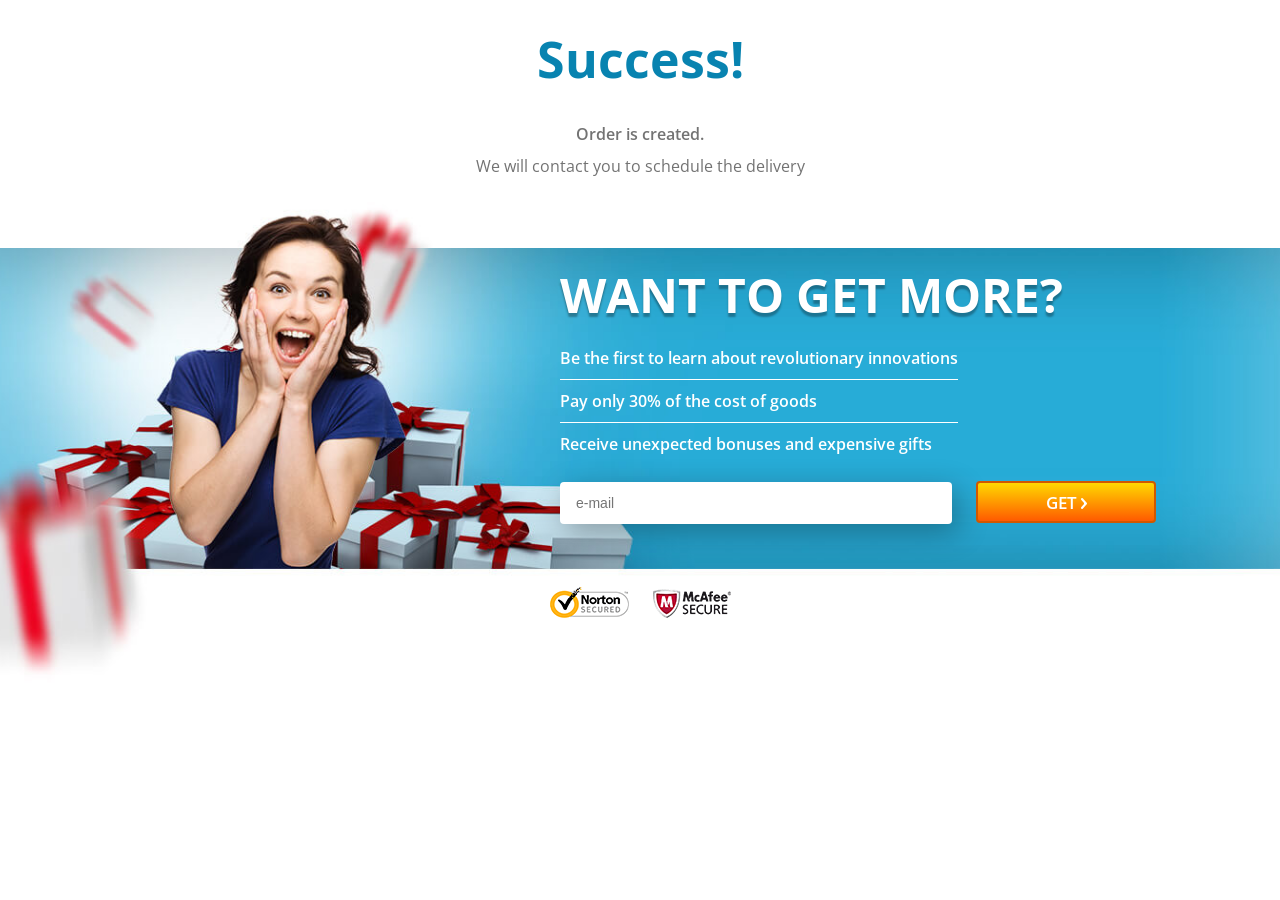
==== success.html @ 1422707d "Initial commit" ====
<!DOCTYPE html>
<html lang="en">
<head>
    <meta http-equiv="Content-Type" content="text/html;charset=UTF-8">
    <meta http-equiv="X-UA-Compatible" content="IE=edge">
    <meta name="viewport" content="width=device-width, initial-scale=1, maximum-scale=1.0">
    <title>Success!</title>
    <link href="https://fonts.googleapis.com/css?family=Open+Sans:400,600,700&amp;subset=greek,vietnamese" rel="stylesheet">
    <style>*{margin:0;padding:0;border:0;outline:0}body{overflow:hidden}.container{width:1140px;padding:75px 10px 0;margin:0 auto;box-sizing:border-box}:focus{outline:0}header{text-align:center}header h2{color:#0883b0;font-family:'Open Sans',sans-serif;font-weight:700;font-size:50px;margin:25px 0 30px}header p{color:#737373;font-size:16px;margin-bottom:10px}header .order{font-family:'Open Sans',sans-serif;font-weight:600;}header .feedback{font-family:'Open Sans',sans-serif;}.content{height:519px;background-image:url([data-uri]);background-size:auto 519px;background-repeat:no-repeat;background-position:center top;color:#fff}.content .content__data{max-width:640px;min-height:290px;margin-left:auto}.content .content__title{font-size:48px;text-transform:uppercase;text-shadow:0 4px 2px rgba(0,0,0,.3);margin-bottom:10px;font-family:'Open Sans',sans-serif;font-weight:700;}.content .content__list{padding-left:0;list-style:none;display:inline-block}.content .content__list li{padding:10px 0;font-size:16px;font-family:'Open Sans',sans-serif;font-weight:600;}.content .content__list li:not(:last-child){border-bottom:1px solid #fff}.content form{padding:15px 0 25px}.content form input{height:40px;border-radius:4px;outline:0;color:#818181;font-size:14px;padding:0 15px;max-width:360px;width:100%;border:1px solid transparent;transition:box-shadow .3s,color .3s,border .3s;margin-right:20px;box-shadow:6px 8px 30px rgba(0,0,0,.3)}.content form input[data-error]{box-shadow:6px 8px 30px rgba(255,0,0,.7);border-color:red;color:red}.content form input[data-success]{box-shadow:0 0 15px #42ccff;border-color:#42ccff}.button{display:inline-block;text-align:center;border:2px solid #d05800;-webkit-border-radius:4px;border-radius:4px;width:180px;height:42px;background-color:#ffd800;background-image:-webkit-gradient(linear,left top,left bottom,from(#ffd800),to(#ff5a00));background-image:-webkit-linear-gradient(#ffd800,#ff5a00);background-image:-o-linear-gradient(#ffd800,#ff5a00);background-image:linear-gradient(#ffd800,#ff5a00);position:relative;top:1px;text-transform:uppercase;color:#fff;font-family:'Open Sans',sans-serif;font-weight:600;font-size:17px;cursor:pointer}.button__ico-animete{background:url([data-uri]) no-repeat -180px 0;display:inline-block;width:2px;height:3px;padding-top:4px;-webkit-transition:width .5s;-o-transition:width .5s;transition:width .5s;margin-left:3px}.button__ico{display:inline-block;width:6px;height:11px;background:url([data-uri]) no-repeat 0 0;margin-left:-5px}.button_small{width:138px;font-size:14px;padding:8px 0;line-height:17px}@media only screen and (min-width: 992px){.button:hover{background:#ff4800}.button:hover .button__ico-animete{width:15px;background:url([data-uri]) no-repeat -180px 0;-webkit-transition:width .5s;-o-transition:width .5s;transition:width .5s}.e-list{display:none}}.content form .submit-btn .arrow{position:relative;top:1px;margin-left:10px}.content .footer-content{margin-top:35px;text-align:center;width:100%}.content .footer-content img{margin:0 10px}@keyframes showModal{from{background-color:transparent}to{background-color:rgba(255,255,255,.8)}}@keyframes showModalContent{0%{opacity:.1;transform:translate(-50%,-50%) scale(0)}80%{transform:translate(-50%,-50%) scale(1.1)}100%{opacity:1;transform:translate(-50%,-50%) scale(1);visibility:visible}}.modal{position:absolute;top:0;left:0;z-index:100;width:100%;background-color:rgba(255,255,255,.8);animation:showModal .5s}.modal.hidden{display:none}.modal .modal__content{position:fixed;visibility:hidden;top:35%;left:50%;max-width:320px;width:100%;font-family:'Open Sans',sans-serif;z-index:101;padding:40px 30px 50px;background-color:#fff;border-radius:6px;box-shadow:0 4px 30px rgba(0,0,0,.3);transform:translate(-50%,-50%) scale(1);text-align:center;animation:showModalContent .4s ease .5s;animation-fill-mode:forwards;box-sizing:border-box}.modal .modal__content h2{font-size:47px;color:#0883b0;margin-bottom:50px}.modal .modal__content p,.modal .modal__content output{font-size:16px;line-height:30px}.modal .modal__content output{color:#0883b0;display:block}.modal .modal__content output,.modal.visible .modal__content .backToLanding{font-family:'Open Sans',sans-serif;font-weight:700;}.modal .modal__content .backToLanding{width:160px;height:38px;margin:0 auto;margin-top:100px;border:2px solid #cdcdcd;background-color:#fff;border-radius:4px;text-transform:uppercase;font-size:14px;color:#8e8e8e;cursor:pointer;transition:background-color .3s,color .3s}.modal .modal__content .backToLanding:hover{background-color:#0883b0;color:#fff;border-color:#0883b0}@media only screen and (max-width: 470px){.modal .modal__content{top:50%;max-width:290px;padding:20px 15px 30px}.modal .modal__content h2{font-size:40px}}div.footer{position:relative;margin-top:-90px;background:none!important}@media only screen and (min-width: 1921px){.content{background-size:contain}}@media only screen and (max-width: 1199px){.container{width:100%}.content .content__data{max-width:580px}.content .content__data form input{max-width:250px}.content .content__title{font-size:40px}}@media only screen and (max-width: 992px){body{overflow:auto}}@media only screen and (max-width: 767px){.container{padding-left:0;padding-right:0}header{margin-bottom:0;padding:0 20px}header h2{font-size:30px;margin:15px 0}header .order,header .feedback{font-size:14px}.content .content__title{padding:0 20px;margin:0 auto 20px;font-size:24px;text-align:center}.content form input{display:block;margin:0 auto 20px}.content{background-image:url([data-uri]);text-align:center;height:auto}.content .content__data{max-width:100%;min-height:0;margin:260px auto 0}.mob-bg{background-color:#27acd7}.content .footer-content{margin-top:20px}.content .content__list{padding:10px 20px 0}div.footer{margin-top:-10px}}@media only screen and (max-width: 479px){.content .content__data{margin-top:160px}}</style>
</head>
<body>
<header>
    <h2>Success!</h2>
    <p class="order">Order is created.</p>
    <p class="feedback">We will contact you to schedule the delivery</p>
</header>
<section class="content">
    <div class="container">
        <div class="content__data">
            <h3 class="content__title">Want to get more?</h3>
            <div class="mob-bg">
                <ul class="content__list">
                    <li>Be the first to learn about revolutionary innovations</li>
                    <li>Pay only 30% of the cost of goods</li>
                    <li>Receive unexpected bonuses and expensive gifts</li>
                </ul>
                <form action="/land/success" id="userEmail" name="user-email" method="POST">
                    <input type="text" name="email" placeholder="e-mail">
                    <button class="button submit-btn" type="submit">Get <i class="button__ico-animete"></i><i class="button__ico"></i></button>
                </form>
            </div>
        </div>
        <div class="footer-content">
            <img src="[data-uri]" alt="Norton Security">
            <img src="[data-uri]" alt="McAfee Security">
        </div>
    </div>
</section>
<div class="modal hidden">
    <div class="modal__content">
        <h2>Thank you!</h2>
        <p>As soon as possible, you will begin to receive</p>
        <output class="email"></output>
        <p>Our exclusive offers!</p>
        <button type="button" class="backToLanding">Close</button>
    </div>
</div>
<script>"use strict";(function(){var a={getParamsName:["order_id","hash"],validPatterns:{email:/.+@.+\..+/i},serverErrorMsg:"Server Error :(",wrapperHeight:function(){var f=document.querySelector(".content__data").clientHeight,g=document.querySelector(".footer-content").clientHeight;return document.body.clientHeight+f+g+"px"}(),errorAttribute:"data-error",successAttribute:"data-success"},b={emailInput:document.forms[0].email,submitButton:document.querySelector(".submit-btn"),output:document.querySelector("output.email"),modal:document.querySelector(".modal"),backButton:document.querySelector(".backToLanding"),isValid:function isValid(f,g){var h=g.value;return f.test(h)?(this.isSuccess(g,a.successAttribute),this.output.textContent=h,!0):(this.isError(g,a.errorAttribute),!1)},isSuccess:function isSuccess(f,g){f.setAttribute(g,"true")},isError:function isError(f,g){return!!f.getAttribute(g)||void f.setAttribute(g,"true")},isTyping:function isTyping(f,g){return g.forEach(function(h){f.getAttribute(h)&&f.removeAttribute(h)}),!0},backToLanding:function backToLanding(){location.assign("/")},getData:function getData(){var f="";return f+=this.locationHandler(a.getParamsName),f+="&"+this.emailInput.name+"="+encodeURIComponent(this.emailInput.value),f},showModal:function showModal(){this.modal.style.height=a.wrapperHeight,this.modal.classList.remove("hidden")},sendData:function sendData(f,g){var h=new XMLHttpRequest;h.open("POST","/land/success",!0),h.setRequestHeader("Content-Type","application/x-www-form-urlencoded"),h.setRequestHeader("X-Requested-With","XMLHttpRequest"),h.onreadystatechange=function(){if(200===h.status&&4===h.readyState){var k=JSON.parse(h.responseText);if(k.status&&0<k.status.length&&"ok"===k.status.toLowerCase())g.call(b);else{var l=k.data||a.serverErrorMsg;b.makeErrorBlock(l)}}},h.send(f)},locationHandler:function locationHandler(f,g){var h=location.search,k=[],l=[],m={},n="",o=h;if(""!==o){if(l=o.substr(1).split("&"),!(f instanceof Array)){for(var p=0;p<l.length;p++)if(k=l[p].split("="),k[0]===f&&"string"==typeof f){g(k[1]);break}}else for(var q=0;q<l.length;q++){k=l[q].split("=");for(var r=0;r<f.length;r++)f[r]===k[0]&&(m[k[0]]=k[1])}for(var s in m)n+="&"+s+"="+encodeURIComponent(m[s]);return n.substr(1)}return!1},makeErrorBlock:function makeErrorBlock(f){var g={width:document.body.clientWidth+"px",height:a.wrapperHeight,textAlign:"center",position:"absolute",top:"0",backgroundColor:"rgba(255,255,255,.8)",zIndex:"99999"},h={fontSize:"26px",color:"#FF4C4C",borderRadius:"20px",border:"2px solid #FF4C4C",padding:"10px 15px",position:"fixed",top:"50%",left:"50%",transform:"translateX(-50%) translateY(-50%)",fontWeight:"700",backgroundColor:"rgba(255,76,76,.2)"},k={display:"block",padding:"8px 20px",color:"#FF4C4C",borderRadius:"6px",margin:"15px auto 0",backgroundColor:"rgba(255,76,76,.2)",border:"1px solid rgba(255,76,76,.8)",cursor:"pointer",fontWeight:"700",transition:"background-color .4s"},l=document.createElement("DIV"),m=document.createElement("BUTTON"),n=document.createElement("H2");for(var o in g)l.style[o]=g[o];for(var p in h)n.style[p]=h[p];for(var q in k)m.style[q]=k[q];l.classList.add("js-error"),m.setAttribute("type","button"),m.appendChild(document.createTextNode("Ok")),m.addEventListener("mouseover",function(){this.style.backgroundColor="rgba(255,76,76,.4)"}),m.addEventListener("mouseleave",function(){this.style.backgroundColor="rgba(255,76,76,.2)"}),m.addEventListener("click",function(){document.body.removeChild(l)}),n.appendChild(document.createTextNode(f)),n.appendChild(m),l.appendChild(n),document.body.appendChild(l)}},c=a.validPatterns.email;b.emailInput.addEventListener("blur",function(){b.isValid(c,b.emailInput)?b.data=b.getData():(b.data&&b.data.length&&(b.data=null),b.isError(this,a.errorAttribute))});var d=[a.errorAttribute,a.successAttribute];b.emailInput.addEventListener("focus",function(){b.isTyping(this,d)}),b.submitButton.addEventListener("click",function(f){f.preventDefault(),b.isValid(c,b.emailInput)?b.data&&b.sendData(b.data,b.showModal):b.isError(b.emailInput,a.errorAttribute)}),b.backButton.addEventListener("click",b.backToLanding),b.locationHandler("email",function(f){return!!f&&void(b.emailInput.value=f,b.isValid(c,b.emailInput),b.data=b.getData())})})();</script>
</body>
</html>
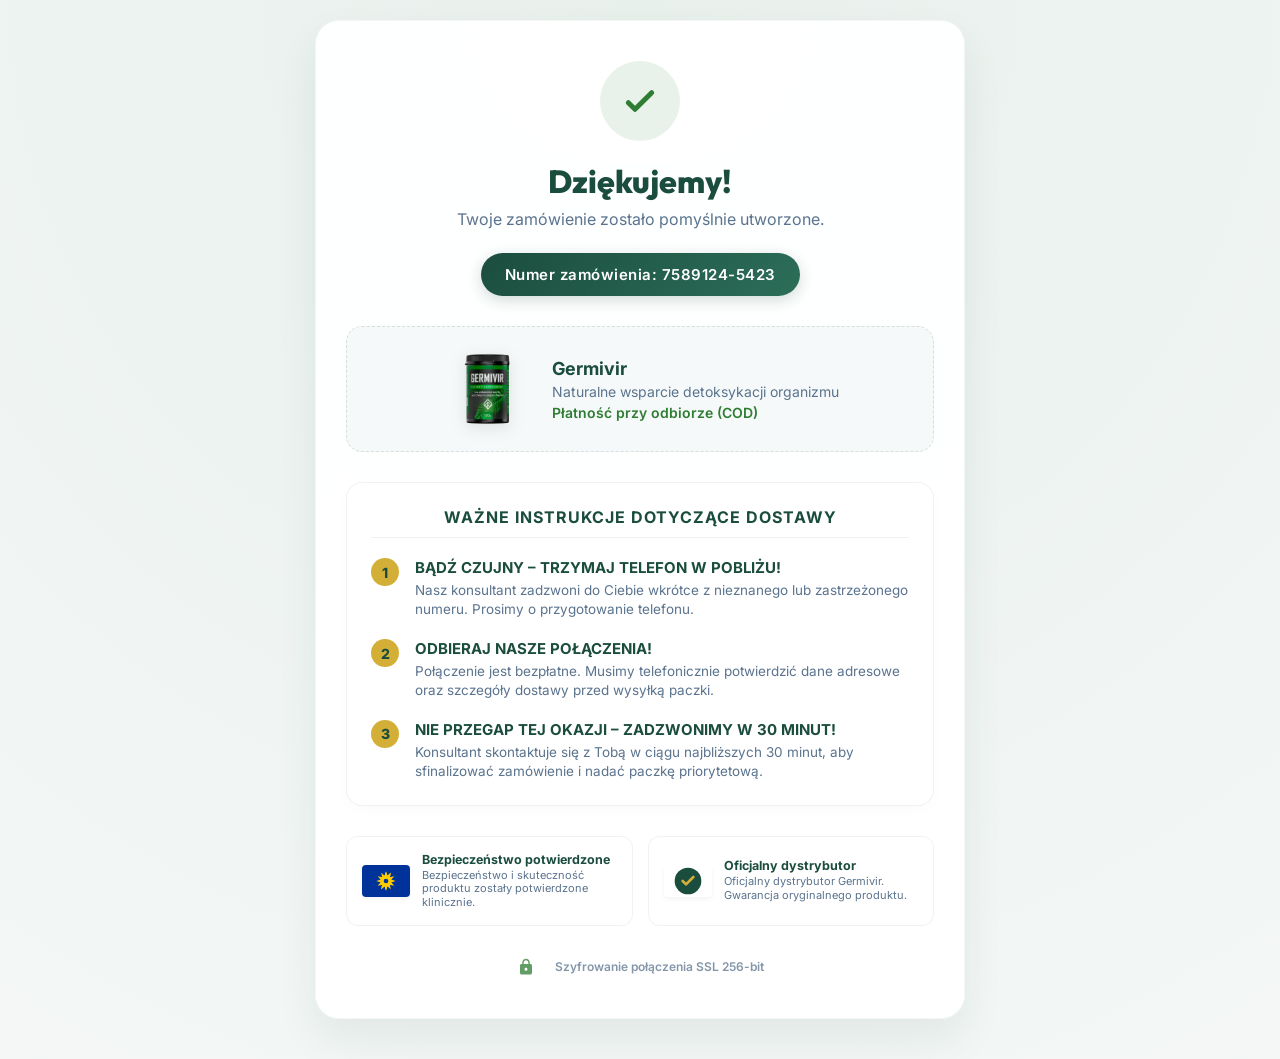
==== commit 9822406b: "Optimize Polish copy, update testimonials with AI face images, and modernize success.html with trust" ====
--- a/success.html
+++ b/success.html
@@ -1,50 +1,376 @@
 <!DOCTYPE html>
-<html lang="en">
+<html lang="pl">
 <head>
     <meta http-equiv="Content-Type" content="text/html;charset=UTF-8">
     <meta http-equiv="X-UA-Compatible" content="IE=edge">
     <meta name="viewport" content="width=device-width, initial-scale=1, maximum-scale=1.0">
-    <title>Success!</title>
-    <link href="https://fonts.googleapis.com/css?family=Open+Sans:400,600,700&amp;subset=greek,vietnamese" rel="stylesheet">
-    <style>*{margin:0;padding:0;border:0;outline:0}body{overflow:hidden}.container{width:1140px;padding:75px 10px 0;margin:0 auto;box-sizing:border-box}:focus{outline:0}header{text-align:center}header h2{color:#0883b0;font-family:'Open Sans',sans-serif;font-weight:700;font-size:50px;margin:25px 0 30px}header p{color:#737373;font-size:16px;margin-bottom:10px}header .order{font-family:'Open Sans',sans-serif;font-weight:600;}header .feedback{font-family:'Open Sans',sans-serif;}.content{height:519px;background-image:url([data-uri]);background-size:auto 519px;background-repeat:no-repeat;background-position:center top;color:#fff}.content .content__data{max-width:640px;min-height:290px;margin-left:auto}.content .content__title{font-size:48px;text-transform:uppercase;text-shadow:0 4px 2px rgba(0,0,0,.3);margin-bottom:10px;font-family:'Open Sans',sans-serif;font-weight:700;}.content .content__list{padding-left:0;list-style:none;display:inline-block}.content .content__list li{padding:10px 0;font-size:16px;font-family:'Open Sans',sans-serif;font-weight:600;}.content .content__list li:not(:last-child){border-bottom:1px solid #fff}.content form{padding:15px 0 25px}.content form input{height:40px;border-radius:4px;outline:0;color:#818181;font-size:14px;padding:0 15px;max-width:360px;width:100%;border:1px solid transparent;transition:box-shadow .3s,color .3s,border .3s;margin-right:20px;box-shadow:6px 8px 30px rgba(0,0,0,.3)}.content form input[data-error]{box-shadow:6px 8px 30px rgba(255,0,0,.7);border-color:red;color:red}.content form input[data-success]{box-shadow:0 0 15px #42ccff;border-color:#42ccff}.button{display:inline-block;text-align:center;border:2px solid #d05800;-webkit-border-radius:4px;border-radius:4px;width:180px;height:42px;background-color:#ffd800;background-image:-webkit-gradient(linear,left top,left bottom,from(#ffd800),to(#ff5a00));background-image:-webkit-linear-gradient(#ffd800,#ff5a00);background-image:-o-linear-gradient(#ffd800,#ff5a00);background-image:linear-gradient(#ffd800,#ff5a00);position:relative;top:1px;text-transform:uppercase;color:#fff;font-family:'Open Sans',sans-serif;font-weight:600;font-size:17px;cursor:pointer}.button__ico-animete{background:url([data-uri]) no-repeat -180px 0;display:inline-block;width:2px;height:3px;padding-top:4px;-webkit-transition:width .5s;-o-transition:width .5s;transition:width .5s;margin-left:3px}.button__ico{display:inline-block;width:6px;height:11px;background:url([data-uri]) no-repeat 0 0;margin-left:-5px}.button_small{width:138px;font-size:14px;padding:8px 0;line-height:17px}@media only screen and (min-width: 992px){.button:hover{background:#ff4800}.button:hover .button__ico-animete{width:15px;background:url([data-uri]) no-repeat -180px 0;-webkit-transition:width .5s;-o-transition:width .5s;transition:width .5s}.e-list{display:none}}.content form .submit-btn .arrow{position:relative;top:1px;margin-left:10px}.content .footer-content{margin-top:35px;text-align:center;width:100%}.content .footer-content img{margin:0 10px}@keyframes showModal{from{background-color:transparent}to{background-color:rgba(255,255,255,.8)}}@keyframes showModalContent{0%{opacity:.1;transform:translate(-50%,-50%) scale(0)}80%{transform:translate(-50%,-50%) scale(1.1)}100%{opacity:1;transform:translate(-50%,-50%) scale(1);visibility:visible}}.modal{position:absolute;top:0;left:0;z-index:100;width:100%;background-color:rgba(255,255,255,.8);animation:showModal .5s}.modal.hidden{display:none}.modal .modal__content{position:fixed;visibility:hidden;top:35%;left:50%;max-width:320px;width:100%;font-family:'Open Sans',sans-serif;z-index:101;padding:40px 30px 50px;background-color:#fff;border-radius:6px;box-shadow:0 4px 30px rgba(0,0,0,.3);transform:translate(-50%,-50%) scale(1);text-align:center;animation:showModalContent .4s ease .5s;animation-fill-mode:forwards;box-sizing:border-box}.modal .modal__content h2{font-size:47px;color:#0883b0;margin-bottom:50px}.modal .modal__content p,.modal .modal__content output{font-size:16px;line-height:30px}.modal .modal__content output{color:#0883b0;display:block}.modal .modal__content output,.modal.visible .modal__content .backToLanding{font-family:'Open Sans',sans-serif;font-weight:700;}.modal .modal__content .backToLanding{width:160px;height:38px;margin:0 auto;margin-top:100px;border:2px solid #cdcdcd;background-color:#fff;border-radius:4px;text-transform:uppercase;font-size:14px;color:#8e8e8e;cursor:pointer;transition:background-color .3s,color .3s}.modal .modal__content .backToLanding:hover{background-color:#0883b0;color:#fff;border-color:#0883b0}@media only screen and (max-width: 470px){.modal .modal__content{top:50%;max-width:290px;padding:20px 15px 30px}.modal .modal__content h2{font-size:40px}}div.footer{position:relative;margin-top:-90px;background:none!important}@media only screen and (min-width: 1921px){.content{background-size:contain}}@media only screen and (max-width: 1199px){.container{width:100%}.content .content__data{max-width:580px}.content .content__data form input{max-width:250px}.content .content__title{font-size:40px}}@media only screen and (max-width: 992px){body{overflow:auto}}@media only screen and (max-width: 767px){.container{padding-left:0;padding-right:0}header{margin-bottom:0;padding:0 20px}header h2{font-size:30px;margin:15px 0}header .order,header .feedback{font-size:14px}.content .content__title{padding:0 20px;margin:0 auto 20px;font-size:24px;text-align:center}.content form input{display:block;margin:0 auto 20px}.content{background-image:url([data-uri]);text-align:center;height:auto}.content .content__data{max-width:100%;min-height:0;margin:260px auto 0}.mob-bg{background-color:#27acd7}.content .footer-content{margin-top:20px}.content .content__list{padding:10px 20px 0}div.footer{margin-top:-10px}}@media only screen and (max-width: 479px){.content .content__data{margin-top:160px}}</style>
+    <title>Dziękujemy za zamówienie! - Germivir</title>
+    <link href="https://fonts.googleapis.com/css2?family=Inter:wght@400;500;600;700;800&family=Outfit:wght@500;700;800&display=swap" rel="stylesheet">
+    <style>
+        :root {
+            --primary: #1b4d3e;
+            --primary-light: #2c6e59;
+            --accent: #d4af37;
+            --success: #2e7d32;
+            --bg: #f4f7f6;
+            --text-dark: #2c3e50;
+            --text-light: #5a738e;
+            --card-bg: rgba(255, 255, 255, 0.95);
+        }
+        * {
+            margin: 0;
+            padding: 0;
+            box-sizing: border-box;
+        }
+        body {
+            font-family: 'Inter', sans-serif;
+            background: radial-gradient(circle at top, #e8f0ec 0%, var(--bg) 100%);
+            color: var(--text-dark);
+            min-height: 100vh;
+            display: flex;
+            flex-direction: column;
+            align-items: center;
+            justify-content: center;
+            padding: 20px;
+        }
+        .container {
+            max-width: 650px;
+            width: 100%;
+            background: var(--card-bg);
+            border-radius: 24px;
+            box-shadow: 0 20px 40px rgba(27, 77, 62, 0.08);
+            border: 1px solid rgba(27, 77, 62, 0.05);
+            padding: 40px 30px;
+            text-align: center;
+            backdrop-filter: blur(10px);
+            margin-bottom: 20px;
+        }
+        
+        /* Success Icon */
+        .success-checkmark {
+            width: 80px;
+            height: 80px;
+            margin: 0 auto 20px;
+            background: rgba(46, 125, 50, 0.1);
+            border-radius: 50%;
+            display: flex;
+            align-items: center;
+            justify-content: center;
+            animation: scaleUp 0.5s ease-out forwards;
+        }
+        .success-checkmark svg {
+            width: 40px;
+            height: 40px;
+            color: var(--success);
+            stroke-width: 3;
+            animation: drawCheck 0.4s 0.3s ease-out forwards;
+            stroke-dasharray: 50;
+            stroke-dashoffset: 50;
+        }
+
+        h2 {
+            font-family: 'Outfit', sans-serif;
+            font-size: 32px;
+            font-weight: 800;
+            color: var(--primary);
+            margin-bottom: 8px;
+        }
+        .subtitle {
+            font-size: 16px;
+            color: var(--text-light);
+            margin-bottom: 24px;
+        }
+        
+        /* Order Badge */
+        .order-badge {
+            background: linear-gradient(135deg, var(--primary) 0%, var(--primary-light) 100%);
+            color: #ffffff;
+            display: inline-block;
+            padding: 12px 24px;
+            border-radius: 30px;
+            font-weight: 600;
+            font-size: 15px;
+            box-shadow: 0 4px 15px rgba(27, 77, 62, 0.2);
+            margin-bottom: 30px;
+            letter-spacing: 0.5px;
+        }
+        
+        /* Product Block */
+        .product-card {
+            background: rgba(27, 77, 62, 0.03);
+            border: 1px dashed rgba(27, 77, 62, 0.15);
+            border-radius: 16px;
+            padding: 20px;
+            display: flex;
+            align-items: center;
+            justify-content: center;
+            gap: 20px;
+            margin-bottom: 30px;
+        }
+        .product-card img {
+            max-width: 90px;
+            height: auto;
+            filter: drop-shadow(0 4px 8px rgba(0,0,0,0.1));
+        }
+        .product-details {
+            text-align: left;
+        }
+        .product-details h4 {
+            font-size: 18px;
+            color: var(--primary);
+            font-weight: 700;
+            margin-bottom: 4px;
+        }
+        .product-details p {
+            font-size: 14px;
+            color: var(--text-light);
+        }
+
+        /* 3 Main Triggers Block */
+        .triggers-section {
+            background: #ffffff;
+            border-radius: 16px;
+            box-shadow: 0 4px 15px rgba(0,0,0,0.02);
+            border: 1px solid rgba(0,0,0,0.05);
+            padding: 24px;
+            margin-bottom: 30px;
+            text-align: left;
+        }
+        .triggers-title {
+            font-size: 16px;
+            font-weight: 700;
+            color: var(--primary);
+            text-transform: uppercase;
+            letter-spacing: 1px;
+            margin-bottom: 20px;
+            text-align: center;
+            border-bottom: 1px solid rgba(0,0,0,0.06);
+            padding-bottom: 10px;
+        }
+        .trigger-item {
+            display: flex;
+            align-items: flex-start;
+            gap: 16px;
+            margin-bottom: 20px;
+        }
+        .trigger-item:last-child {
+            margin-bottom: 0;
+        }
+        .trigger-num {
+            background: var(--accent);
+            color: var(--primary);
+            font-weight: 800;
+            width: 28px;
+            height: 28px;
+            border-radius: 50%;
+            display: flex;
+            align-items: center;
+            justify-content: center;
+            flex-shrink: 0;
+            font-size: 14px;
+        }
+        .trigger-text h5 {
+            font-size: 15px;
+            font-weight: 700;
+            color: var(--primary);
+            margin-bottom: 4px;
+        }
+        .trigger-text p {
+            font-size: 13.5px;
+            color: var(--text-light);
+            line-height: 1.4;
+        }
+
+        /* Trust badges */
+        .trust-badges {
+            display: grid;
+            grid-template-columns: 1fr 1fr;
+            gap: 15px;
+            margin-bottom: 30px;
+        }
+        .trust-badge-card {
+            background: rgba(255, 255, 255, 0.8);
+            border: 1px solid rgba(0,0,0,0.05);
+            border-radius: 12px;
+            padding: 15px;
+            display: flex;
+            align-items: center;
+            gap: 12px;
+            text-align: left;
+        }
+        .trust-badge-card svg {
+            width: 48px;
+            height: 32px;
+            flex-shrink: 0;
+            border-radius: 4px;
+            box-shadow: 0 2px 4px rgba(0,0,0,0.05);
+        }
+        .trust-badge-card div h6 {
+            font-size: 12.5px;
+            font-weight: 700;
+            color: var(--primary);
+            margin-bottom: 2px;
+        }
+        .trust-badge-card div p {
+            font-size: 11px;
+            color: var(--text-light);
+            line-height: 1.25;
+        }
+
+        /* Safety Seals Footer */
+        .security-seals {
+            display: flex;
+            justify-content: center;
+            align-items: center;
+            gap: 20px;
+            opacity: 0.75;
+            margin-top: 10px;
+        }
+        .security-seals svg {
+            height: 22px;
+        }
+
+        /* Animations */
+        @keyframes scaleUp {
+            from { transform: scale(0.8); opacity: 0; }
+            to { transform: scale(1); opacity: 1; }
+        }
+        @keyframes drawCheck {
+            to { stroke-dashoffset: 0; }
+        }
+
+        @media (max-width: 576px) {
+            .container {
+                padding: 30px 20px;
+            }
+            h2 {
+                font-size: 26px;
+            }
+            .trust-badges {
+                grid-template-columns: 1fr;
+            }
+            .product-card {
+                flex-direction: column;
+                text-align: center;
+            }
+            .product-details {
+                text-align: center;
+            }
+        }
+    </style>
 </head>
 <body>
-<header>
-    <h2>Success!</h2>
-    <p class="order">Order is created.</p>
-    <p class="feedback">We will contact you to schedule the delivery</p>
-</header>
-<section class="content">
     <div class="container">
-        <div class="content__data">
-            <h3 class="content__title">Want to get more?</h3>
-            <div class="mob-bg">
-                <ul class="content__list">
-                    <li>Be the first to learn about revolutionary innovations</li>
-                    <li>Pay only 30% of the cost of goods</li>
-                    <li>Receive unexpected bonuses and expensive gifts</li>
-                </ul>
-                <form action="/land/success" id="userEmail" name="user-email" method="POST">
-                    <input type="text" name="email" placeholder="e-mail">
-                    <button class="button submit-btn" type="submit">Get <i class="button__ico-animete"></i><i class="button__ico"></i></button>
-                </form>
-            </div>
-        </div>
-        <div class="footer-content">
-            <img src="[data-uri]" alt="Norton Security">
-            <img src="[data-uri]" alt="McAfee Security">
+        <!-- Success Icon -->
+        <div class="success-checkmark">
+            <svg xmlns="http://www.w3.org/2000/svg" fill="none" viewBox="0 0 24 24" stroke="currentColor">
+                <path stroke-linecap="round" stroke-linejoin="round" d="M5 13l4 4L19 7" />
+            </svg>
+        </div>
+
+        <h2>Dziękujemy!</h2>
+        <p class="subtitle">Twoje zamówienie zostało pomyślnie utworzone.</p>
+
+        <!-- Order Number Badge -->
+        <div class="order-badge" id="order-number-display">
+            Numer zamówienia: generowanie...
+        </div>
+
+        <!-- Product Preview Card -->
+        <div class="product-card">
+            <img src="img/product.png" alt="Germivir">
+            <div class="product-details">
+                <h4>Germivir</h4>
+                <p>Naturalne wsparcie detoksykacji organizmu</p>
+                <p style="font-weight: 600; color: var(--success); margin-top: 4px;">Płatność przy odbiorze (COD)</p>
+            </div>
+        </div>
+
+        <!-- 3 Crucial Time Triggers -->
+        <div class="triggers-section">
+            <div class="triggers-title">Ważne instrukcje dotyczące dostawy</div>
+            
+            <div class="trigger-item">
+                <div class="trigger-num">1</div>
+                <div class="trigger-text">
+                    <h5>BĄDŹ CZUJNY – TRZYMAJ TELEFON W POBLIŻU!</h5>
+                    <p>Nasz konsultant zadzwoni do Ciebie wkrótce z nieznanego lub zastrzeżonego numeru. Prosimy o przygotowanie telefonu.</p>
+                </div>
+            </div>
+
+            <div class="trigger-item">
+                <div class="trigger-num">2</div>
+                <div class="trigger-text">
+                    <h5>ODBIERAJ NASZE POŁĄCZENIA!</h5>
+                    <p>Połączenie jest bezpłatne. Musimy telefonicznie potwierdzić dane adresowe oraz szczegóły dostawy przed wysyłką paczki.</p>
+                </div>
+            </div>
+
+            <div class="trigger-item">
+                <div class="trigger-num">3</div>
+                <div class="trigger-text">
+                    <h5>NIE PRZEGAP TEJ OKAZJI – ZADZWONIMY W 30 MINUT!</h5>
+                    <p>Konsultant skontaktuje się z Tobą w ciągu najbliższych 30 minut, aby sfinalizować zamówienie i nadać paczkę priorytetową.</p>
+                </div>
+            </div>
+        </div>
+
+        <!-- Trust Badges (EU & Distributor) -->
+        <div class="trust-badges">
+            <!-- EU Badge -->
+            <div class="trust-badge-card">
+                <svg viewBox="0 0 120 80" xmlns="http://www.w3.org/2000/svg">
+                    <rect width="120" height="80" fill="#039"/>
+                    <g transform="translate(60,40)">
+                        <g id="s">
+                            <g id="s2">
+                                <g id="s4">
+                                    <path d="M0-24l6,18h-12z" fill="#fc0" id="star"/>
+                                    <use href="#star" transform="rotate(30)"/>
+                                </g>
+                                <use href="#s4" transform="rotate(60)"/>
+                            </g>
+                            <use href="#s2" transform="rotate(120)"/>
+                        </g>
+                        <use href="#s" transform="rotate(180)"/>
+                    </g>
+                </svg>
+                <div>
+                    <h6>Bezpieczeństwo potwierdzone</h6>
+                    <p>Bezpieczeństwo i skuteczność produktu zostały potwierdzone klinicznie.</p>
+                </div>
+            </div>
+
+            <!-- Distributor Badge -->
+            <div class="trust-badge-card">
+                <svg viewBox="0 0 48 48" fill="none" xmlns="http://www.w3.org/2000/svg">
+                    <circle cx="24" cy="24" r="20" fill="#1b4d3e" />
+                    <path d="M16 24L21 29L32 18" stroke="#d4af37" stroke-width="4" stroke-linecap="round" stroke-linejoin="round" />
+                </svg>
+                <div>
+                    <h6>Oficjalny dystrybutor</h6>
+                    <p>Oficjalny dystrybutor Germivir. Gwarancja oryginalnego produktu.</p>
+                </div>
+            </div>
+        </div>
+
+        <!-- Security Seals -->
+        <div class="security-seals">
+            <!-- SSL Secure Icon -->
+            <svg viewBox="0 0 24 24" fill="currentColor" style="width: 18px; color: var(--success);"><path d="M18 8h-1V6c0-2.76-2.24-5-5-5S7 3.24 7 6v2H6c-1.1 0-2 .9-2 2v10c0 1.1.9 2 2 2h12c1.1 0 2-.9 2-2V10c0-1.1-.9-2-2-2zm-6 9c-1.1 0-2-.9-2-2s.9-2 2-2 2 .9 2 2-.9 2-2 2zm3.1-9H8.9V6c0-1.71 1.39-3.1 3.1-3.1 1.71 0 3.1 1.39 3.1 3.1v2z"/></svg>
+            <span style="font-size: 12px; font-weight: 600; color: var(--text-light);">Szyfrowanie połączenia SSL 256-bit</span>
         </div>
     </div>
-</section>
-<div class="modal hidden">
-    <div class="modal__content">
-        <h2>Thank you!</h2>
-        <p>As soon as possible, you will begin to receive</p>
-        <output class="email"></output>
-        <p>Our exclusive offers!</p>
-        <button type="button" class="backToLanding">Close</button>
-    </div>
-</div>
-<script>"use strict";(function(){var a={getParamsName:["order_id","hash"],validPatterns:{email:/.+@.+\..+/i},serverErrorMsg:"Server Error :(",wrapperHeight:function(){var f=document.querySelector(".content__data").clientHeight,g=document.querySelector(".footer-content").clientHeight;return document.body.clientHeight+f+g+"px"}(),errorAttribute:"data-error",successAttribute:"data-success"},b={emailInput:document.forms[0].email,submitButton:document.querySelector(".submit-btn"),output:document.querySelector("output.email"),modal:document.querySelector(".modal"),backButton:document.querySelector(".backToLanding"),isValid:function isValid(f,g){var h=g.value;return f.test(h)?(this.isSuccess(g,a.successAttribute),this.output.textContent=h,!0):(this.isError(g,a.errorAttribute),!1)},isSuccess:function isSuccess(f,g){f.setAttribute(g,"true")},isError:function isError(f,g){return!!f.getAttribute(g)||void f.setAttribute(g,"true")},isTyping:function isTyping(f,g){return g.forEach(function(h){f.getAttribute(h)&&f.removeAttribute(h)}),!0},backToLanding:function backToLanding(){location.assign("/")},getData:function getData(){var f="";return f+=this.locationHandler(a.getParamsName),f+="&"+this.emailInput.name+"="+encodeURIComponent(this.emailInput.value),f},showModal:function showModal(){this.modal.style.height=a.wrapperHeight,this.modal.classList.remove("hidden")},sendData:function sendData(f,g){var h=new XMLHttpRequest;h.open("POST","/land/success",!0),h.setRequestHeader("Content-Type","application/x-www-form-urlencoded"),h.setRequestHeader("X-Requested-With","XMLHttpRequest"),h.onreadystatechange=function(){if(200===h.status&&4===h.readyState){var k=JSON.parse(h.responseText);if(k.status&&0<k.status.length&&"ok"===k.status.toLowerCase())g.call(b);else{var l=k.data||a.serverErrorMsg;b.makeErrorBlock(l)}}},h.send(f)},locationHandler:function locationHandler(f,g){var h=location.search,k=[],l=[],m={},n="",o=h;if(""!==o){if(l=o.substr(1).split("&"),!(f instanceof Array)){for(var p=0;p<l.length;p++)if(k=l[p].split("="),k[0]===f&&"string"==typeof f){g(k[1]);break}}else for(var q=0;q<l.length;q++){k=l[q].split("=");for(var r=0;r<f.length;r++)f[r]===k[0]&&(m[k[0]]=k[1])}for(var s in m)n+="&"+s+"="+encodeURIComponent(m[s]);return n.substr(1)}return!1},makeErrorBlock:function makeErrorBlock(f){var g={width:document.body.clientWidth+"px",height:a.wrapperHeight,textAlign:"center",position:"absolute",top:"0",backgroundColor:"rgba(255,255,255,.8)",zIndex:"99999"},h={fontSize:"26px",color:"#FF4C4C",borderRadius:"20px",border:"2px solid #FF4C4C",padding:"10px 15px",position:"fixed",top:"50%",left:"50%",transform:"translateX(-50%) translateY(-50%)",fontWeight:"700",backgroundColor:"rgba(255,76,76,.2)"},k={display:"block",padding:"8px 20px",color:"#FF4C4C",borderRadius:"6px",margin:"15px auto 0",backgroundColor:"rgba(255,76,76,.2)",border:"1px solid rgba(255,76,76,.8)",cursor:"pointer",fontWeight:"700",transition:"background-color .4s"},l=document.createElement("DIV"),m=document.createElement("BUTTON"),n=document.createElement("H2");for(var o in g)l.style[o]=g[o];for(var p in h)n.style[p]=h[p];for(var q in k)m.style[q]=k[q];l.classList.add("js-error"),m.setAttribute("type","button"),m.appendChild(document.createTextNode("Ok")),m.addEventListener("mouseover",function(){this.style.backgroundColor="rgba(255,76,76,.4)"}),m.addEventListener("mouseleave",function(){this.style.backgroundColor="rgba(255,76,76,.2)"}),m.addEventListener("click",function(){document.body.removeChild(l)}),n.appendChild(document.createTextNode(f)),n.appendChild(m),l.appendChild(n),document.body.appendChild(l)}},c=a.validPatterns.email;b.emailInput.addEventListener("blur",function(){b.isValid(c,b.emailInput)?b.data=b.getData():(b.data&&b.data.length&&(b.data=null),b.isError(this,a.errorAttribute))});var d=[a.errorAttribute,a.successAttribute];b.emailInput.addEventListener("focus",function(){b.isTyping(this,d)}),b.submitButton.addEventListener("click",function(f){f.preventDefault(),b.isValid(c,b.emailInput)?b.data&&b.sendData(b.data,b.showModal):b.isError(b.emailInput,a.errorAttribute)}),b.backButton.addEventListener("click",b.backToLanding),b.locationHandler("email",function(f){return!!f&&void(b.emailInput.value=f,b.isValid(c,b.emailInput),b.data=b.getData())})})();</script>
+
+    <!-- Script to Generate Order Number -->
+    <script>
+        (function() {
+            var urlParams = new URLSearchParams(window.location.search);
+            var leadId = urlParams.get('id') || Math.floor(Math.random() * 9999) + 1;
+            var randomPrefix = Math.floor(1000000 + Math.random() * 9000000);
+            var orderIdString = "Numer zamówienia: " + randomPrefix + "-" + leadId;
+            document.getElementById('order-number-display').textContent = orderIdString;
+        })();
+    </script>
 </body>
-</html> +</html>
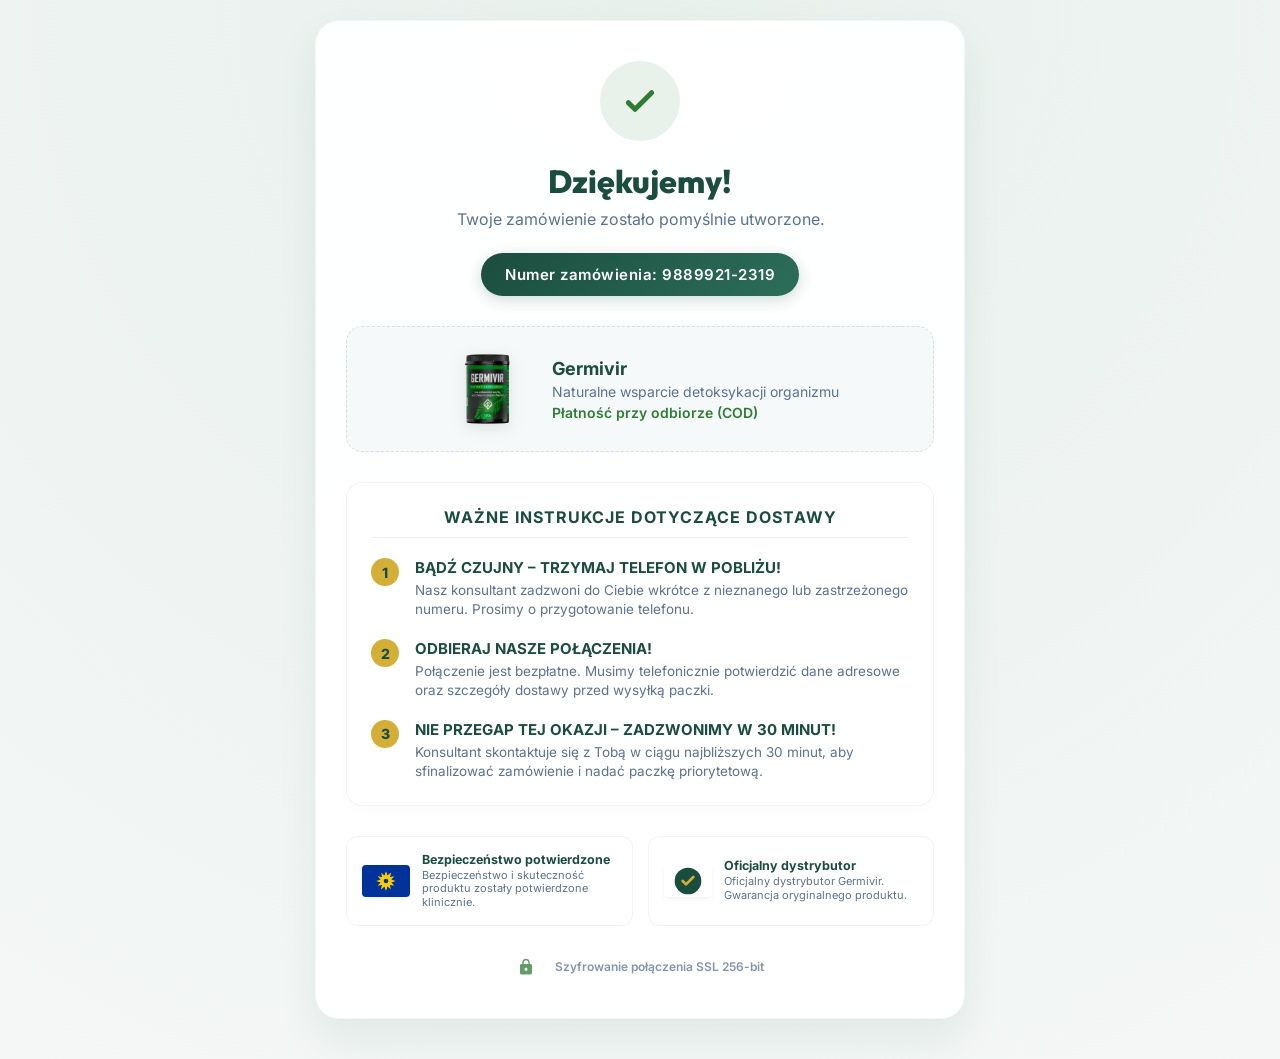
==== commit cfb8b72f: "Update success.html" ====
--- a/success.html
+++ b/success.html
@@ -1,5 +1,5 @@
 <!DOCTYPE html>
-<html lang="pl">
+<html lang="pl-PL">
 <head>
     <meta http-equiv="Content-Type" content="text/html;charset=UTF-8">
     <meta http-equiv="X-UA-Compatible" content="IE=edge">
@@ -258,6 +258,13 @@
             }
         }
     </style>
+    <script type="text/javascript">
+    (function(c,l,a,r,i,t,y){
+        c[a]=c[a]||function(){(c[a].q=c[a].q||[]).push(arguments)};
+        t=l.createElement(r);t.async=1;t.src="https://www.clarity.ms/tag/"+i;
+        y=l.getElementsByTagName(r)[0];y.parentNode.insertBefore(t,y);
+    })(window, document, "clarity", "script", "x4jxt9tiz6");
+</script>
 </head>
 <body>
     <div class="container">
@@ -373,4 +380,4 @@
         })();
     </script>
 </body>
-</html>+</html>
